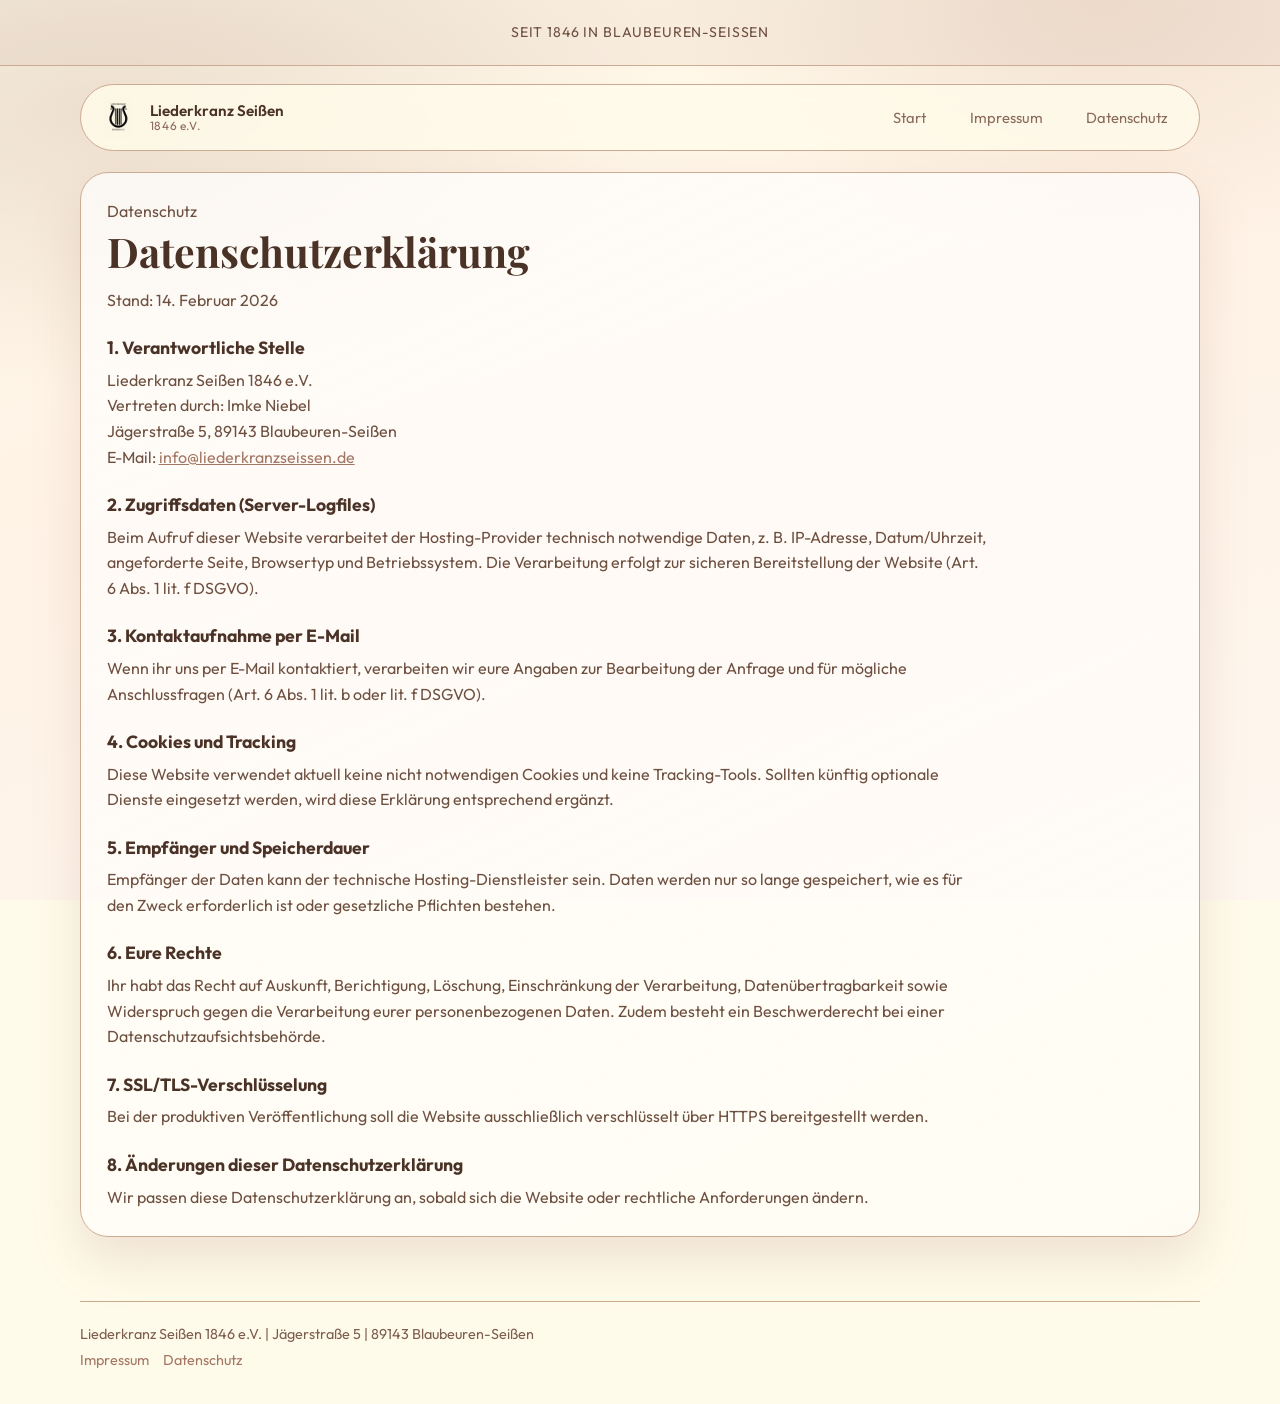
==== datenschutz.html @ 33f824ab "First Commit" ====
<!doctype html>
<html lang="de">
  <head>
    <meta charset="UTF-8" />
    <meta name="viewport" content="width=device-width, initial-scale=1.0" />
    <title>Datenschutz | Liederkranz Seißen 1846 e.V.</title>
    <meta name="description" content="Datenschutzerklärung des Liederkranz Seißen 1846 e.V." />
    <link rel="preconnect" href="https://fonts.googleapis.com" />
    <link rel="preconnect" href="https://fonts.gstatic.com" crossorigin />
    <link
      href="https://fonts.googleapis.com/css2?family=Outfit:wght@300;400;500;600;700&family=Playfair+Display:wght@500;600;700&display=swap"
      rel="stylesheet"
    />
    <link rel="stylesheet" href="styles.css" />
  </head>
  <body>
    <div class="page-bg" aria-hidden="true"></div>

    <header class="topbar">
      <p>Seit 1846 in Blaubeuren-Seißen</p>
    </header>

    <header class="site-header">
      <a class="brand" href="index.html" aria-label="Startseite Liederkranz Seißen">
        <img class="brand-logo" src="logo-transparent.png" alt="Logo Liederkranz Seißen" />
        <span class="brand-text">
          <strong>Liederkranz Seißen</strong>
          <small>1846 e.V.</small>
        </span>
      </a>
      <nav aria-label="Hauptnavigation">
        <a href="index.html">Start</a>
        <a href="impressum.html">Impressum</a>
        <a href="datenschutz.html">Datenschutz</a>
      </nav>
    </header>

    <main class="legal-main">
      <section class="legal-card reveal">
        <p class="eyebrow">Datenschutz</p>
        <h1>Datenschutzerklärung</h1>
        <p>Stand: 14. Februar 2026</p>

        <h2>1. Verantwortliche Stelle</h2>
        <p>
          Liederkranz Seißen 1846 e.V.<br />
          Vertreten durch: Imke Niebel<br />
          Jägerstraße 5, 89143 Blaubeuren-Seißen<br />
          E-Mail:
          <a href="mailto:info@liederkranzseissen.de">info@liederkranzseissen.de</a>
        </p>

        <h2>2. Zugriffsdaten (Server-Logfiles)</h2>
        <p>
          Beim Aufruf dieser Website verarbeitet der Hosting-Provider technisch notwendige Daten,
          z. B. IP-Adresse, Datum/Uhrzeit, angeforderte Seite, Browsertyp und Betriebssystem.
          Die Verarbeitung erfolgt zur sicheren Bereitstellung der Website (Art. 6 Abs. 1 lit. f DSGVO).
        </p>

        <h2>3. Kontaktaufnahme per E-Mail</h2>
        <p>
          Wenn ihr uns per E-Mail kontaktiert, verarbeiten wir eure Angaben zur Bearbeitung der
          Anfrage und für mögliche Anschlussfragen (Art. 6 Abs. 1 lit. b oder lit. f DSGVO).
        </p>

        <h2>4. Cookies und Tracking</h2>
        <p>
          Diese Website verwendet aktuell keine nicht notwendigen Cookies und keine Tracking-Tools.
          Sollten künftig optionale Dienste eingesetzt werden, wird diese Erklärung entsprechend ergänzt.
        </p>

        <h2>5. Empfänger und Speicherdauer</h2>
        <p>
          Empfänger der Daten kann der technische Hosting-Dienstleister sein. Daten werden nur so
          lange gespeichert, wie es für den Zweck erforderlich ist oder gesetzliche Pflichten bestehen.
        </p>

        <h2>6. Eure Rechte</h2>
        <p>
          Ihr habt das Recht auf Auskunft, Berichtigung, Löschung, Einschränkung der Verarbeitung,
          Datenübertragbarkeit sowie Widerspruch gegen die Verarbeitung eurer personenbezogenen Daten.
          Zudem besteht ein Beschwerderecht bei einer Datenschutzaufsichtsbehörde.
        </p>

        <h2>7. SSL/TLS-Verschlüsselung</h2>
        <p>
          Bei der produktiven Veröffentlichung soll die Website ausschließlich verschlüsselt über
          HTTPS bereitgestellt werden.
        </p>

        <h2>8. Änderungen dieser Datenschutzerklärung</h2>
        <p>
          Wir passen diese Datenschutzerklärung an, sobald sich die Website oder rechtliche
          Anforderungen ändern.
        </p>
      </section>
    </main>

    <footer>
      <p>Liederkranz Seißen 1846 e.V. | Jägerstraße 5 | 89143 Blaubeuren-Seißen</p>
      <p class="footer-links">
        <a href="impressum.html">Impressum</a>
        <a href="datenschutz.html">Datenschutz</a>
      </p>
    </footer>
  </body>
</html>
---- styles.css ----
:root {
  --bg: #fffbea;
  --surface: #ffffff;
  --surface-2: #fff5ec;
  --text: #4a3227;
  --muted: #8a6a5a;
  --line: #cdaa92;
  --accent: #ff6969;
  --accent-2: #a47764;
  --shadow: 0 24px 50px rgba(164, 119, 100, 0.18);
}

* {
  box-sizing: border-box;
}

html,
body {
  margin: 0;
  padding: 0;
}

body {
  min-height: 100vh;
  font-family: "Outfit", "Segoe UI", sans-serif;
  background: var(--bg);
  color: var(--text);
  line-height: 1.6;
  overflow-x: hidden;
}

.page-bg {
  position: fixed;
  inset: 0;
  z-index: -1;
  background:
    radial-gradient(80vw 40vw at 8% 12%, rgba(164, 119, 100, 0.2), transparent 55%),
    radial-gradient(60vw 36vw at 86% 0%, rgba(205, 170, 146, 0.26), transparent 55%),
    linear-gradient(165deg, #fffbea 0%, #fff2e6 45%, #fef7ef 100%);
}

.topbar {
  border-bottom: 1px solid var(--line);
  padding: 0.45rem 1rem;
  text-align: center;
  color: #6f4f40;
  background: rgba(164, 119, 100, 0.08);
  font-size: 0.88rem;
  letter-spacing: 0.06em;
  text-transform: uppercase;
}

.site-header {
  width: min(1120px, calc(100% - 2rem));
  margin: 1.1rem auto 0;
  padding: 0.75rem 1rem;
  border: 1px solid var(--line);
  background: rgba(255, 251, 234, 0.85);
  border-radius: 999px;
  backdrop-filter: blur(10px);
  display: flex;
  align-items: center;
  justify-content: space-between;
  gap: 1rem;
  position: sticky;
  top: 0.75rem;
  z-index: 20;
}

.brand {
  display: inline-flex;
  align-items: center;
  gap: 0.7rem;
  color: var(--text);
  text-decoration: none;
}

.brand-logo {
  width: 2.6rem;
  height: 2.6rem;
  object-fit: contain;
  display: block;
}

.brand-text {
  display: inline-flex;
  flex-direction: column;
  line-height: 1.1;
}

.brand strong {
  font-size: 0.95rem;
  font-weight: 600;
}

.brand small {
  color: var(--muted);
  font-size: 0.74rem;
  letter-spacing: 0.05em;
}

.site-header nav {
  display: flex;
  gap: 0.9rem;
}

.site-header nav a {
  color: var(--muted);
  text-decoration: none;
  font-size: 0.92rem;
  border: 1px solid transparent;
  border-radius: 999px;
  padding: 0.45rem 0.85rem;
  transition: 200ms ease;
}

.site-header nav a:hover {
  color: #ffffff;
  border-color: var(--line);
  background: var(--accent-2);
}

main {
  width: min(1120px, calc(100% - 2rem));
  margin: 1.3rem auto 4rem;
  display: grid;
  gap: 1.1rem;
}

.hero,
.facts,
.profiles,
.statement,
.contact {
  border: 1px solid var(--line);
  border-radius: 28px;
  padding: clamp(1.25rem, 2vw, 2rem);
  background: linear-gradient(155deg, rgba(255, 255, 255, 0.7), rgba(255, 255, 255, 0.45));
  box-shadow: var(--shadow);
}

.hero {
  display: grid;
  grid-template-columns: 1.3fr 1fr;
  align-items: center;
  gap: 1rem;
  padding: clamp(1rem, 1.4vw, 1.35rem);
}

.hero .eyebrow {
  margin: 0;
  color: var(--muted);
  text-transform: uppercase;
  letter-spacing: 0.16em;
  font-size: 0.76rem;
}

.hero h1 {
  margin: 0.35rem 0 0.7rem;
  max-width: 15ch;
  font-size: clamp(2rem, 4vw, 3.5rem);
  line-height: 1.05;
  font-family: "Playfair Display", Georgia, serif;
}

.hero p {
  margin: 0;
  max-width: 68ch;
  color: #6e5041;
}

.hero-logo-wrap {
  margin: 0;
  display: flex;
  align-items: center;
  justify-content: center;
  width: 100%;
  justify-self: end;
}

.hero-logo {
  display: block;
  height: clamp(210px, 26vw, 350px);
  width: auto;
  max-width: 100%;
  object-fit: contain;
}

.facts {
  display: grid;
  grid-template-columns: repeat(3, minmax(0, 1fr));
  gap: 0.8rem;
}

.facts article {
  border: 1px solid var(--line);
  background: var(--surface);
  border-radius: 18px;
  padding: 1rem;
}

.facts h2 {
  margin: 0 0 0.15rem;
  font-size: clamp(1.2rem, 2vw, 1.7rem);
  font-weight: 600;
}

.facts p {
  margin: 0;
  color: var(--muted);
  font-size: 0.92rem;
}

.section-title {
  margin: 0;
  font-size: clamp(1.35rem, 2.4vw, 2rem);
}

.profile-grid {
  margin-top: 0.9rem;
  display: grid;
  grid-template-columns: repeat(3, minmax(0, 1fr));
  gap: 0.8rem;
}

.profile-card {
  border: 1px solid var(--line);
  background: var(--surface);
  border-radius: 18px;
  padding: 1rem;
}

.profile-card h3 {
  margin: 0;
  font-size: 1.05rem;
}

.profile-card ul {
  margin: 0.75rem 0 0;
  padding-left: 1.1rem;
  color: var(--muted);
  display: grid;
  gap: 0.28rem;
}

.statement h2,
.contact h2 {
  margin: 0 0 0.5rem;
  font-size: clamp(1.35rem, 2.4vw, 2rem);
}

.statement p,
.contact p {
  margin: 0;
  max-width: 68ch;
  color: #6e5041;
}

.statement-grid {
  display: grid;
  grid-template-columns: 1.1fr 1fr;
  gap: 1rem;
  align-items: center;
}

.statement-image-wrap {
  margin: 0;
  border: 1px solid var(--line);
  border-radius: 20px;
  overflow: hidden;
  background: #ffffff;
}

.statement-image {
  display: block;
  width: 100%;
  height: auto;
  object-fit: cover;
}

.statement-content h2 {
  margin: 0 0 0.55rem;
}

.contact-actions {
  margin-top: 1rem;
  display: flex;
  flex-wrap: wrap;
  gap: 0.65rem;
}

.contact-actions a {
  display: inline-flex;
  align-items: center;
  justify-content: center;
  min-height: 2.8rem;
  border: 1px solid var(--line);
  border-radius: 999px;
  color: #ffffff;
  text-decoration: none;
  padding: 0 1.1rem;
  transition: 200ms ease;
  background: var(--accent-2);
}

.contact-actions a:hover {
  background: var(--accent);
  color: #ffffff;
  border-color: var(--accent);
}

footer {
  width: min(1120px, calc(100% - 2rem));
  margin: 0 auto 2rem;
  border-top: 1px solid var(--line);
  color: #7e5e4f;
  padding-top: 1.1rem;
  font-size: 0.9rem;
}

footer p {
  margin: 0.2rem 0;
}

.reveal {
  opacity: 0;
  transform: translateY(18px);
  animation: reveal-in 650ms ease forwards;
}

.hero {
  animation-delay: 80ms;
}

.facts {
  animation-delay: 160ms;
}

.profiles {
  animation-delay: 240ms;
}

.statement {
  animation-delay: 320ms;
}

.contact {
  animation-delay: 400ms;
}

@keyframes reveal-in {
  to {
    opacity: 1;
    transform: translateY(0);
  }
}

@media (max-width: 980px) {
  .hero,
  .facts,
  .profile-grid,
  .statement-grid {
    grid-template-columns: 1fr;
  }

  .hero h1 {
    max-width: 100%;
  }

  .hero-logo-wrap {
    width: 100%;
    justify-self: center;
  }

  .hero-logo {
    height: clamp(200px, 42vw, 290px);
  }
}

@media (max-width: 760px) {
  .site-header {
    border-radius: 22px;
    flex-direction: column;
    align-items: stretch;
    gap: 0.75rem;
  }

  .site-header nav {
    justify-content: space-between;
  }

  .site-header nav a {
    flex: 1;
    text-align: center;
  }
}

@media (prefers-reduced-motion: reduce) {
  .reveal {
    opacity: 1;
    transform: none;
    animation: none;
  }
}

.footer-links {
  display: flex;
  gap: 0.9rem;
  flex-wrap: wrap;
}

.footer-links a {
  color: var(--accent-2);
  text-decoration: none;
}

.footer-links a:hover {
  text-decoration: underline;
}

.legal-main {
  width: min(1120px, calc(100% - 2rem));
  margin: 1.3rem auto 4rem;
}

.legal-card {
  border: 1px solid var(--line);
  border-radius: 28px;
  padding: clamp(1.25rem, 2vw, 2rem);
  background: linear-gradient(155deg, rgba(255, 255, 255, 0.7), rgba(255, 255, 255, 0.45));
  box-shadow: var(--shadow);
}

.legal-card h1 {
  margin: 0.3rem 0 0.8rem;
  font-size: clamp(1.9rem, 3.2vw, 2.7rem);
  line-height: 1.12;
  font-family: "Playfair Display", Georgia, serif;
}

.legal-card h2 {
  margin: 1.3rem 0 0.35rem;
  font-size: 1.1rem;
}

.legal-card p {
  margin: 0;
  max-width: 80ch;
  color: #6e5041;
}

.legal-card a {
  color: var(--accent-2);
}

.placeholder {
  color: #8c6a59;
  font-style: italic;
}
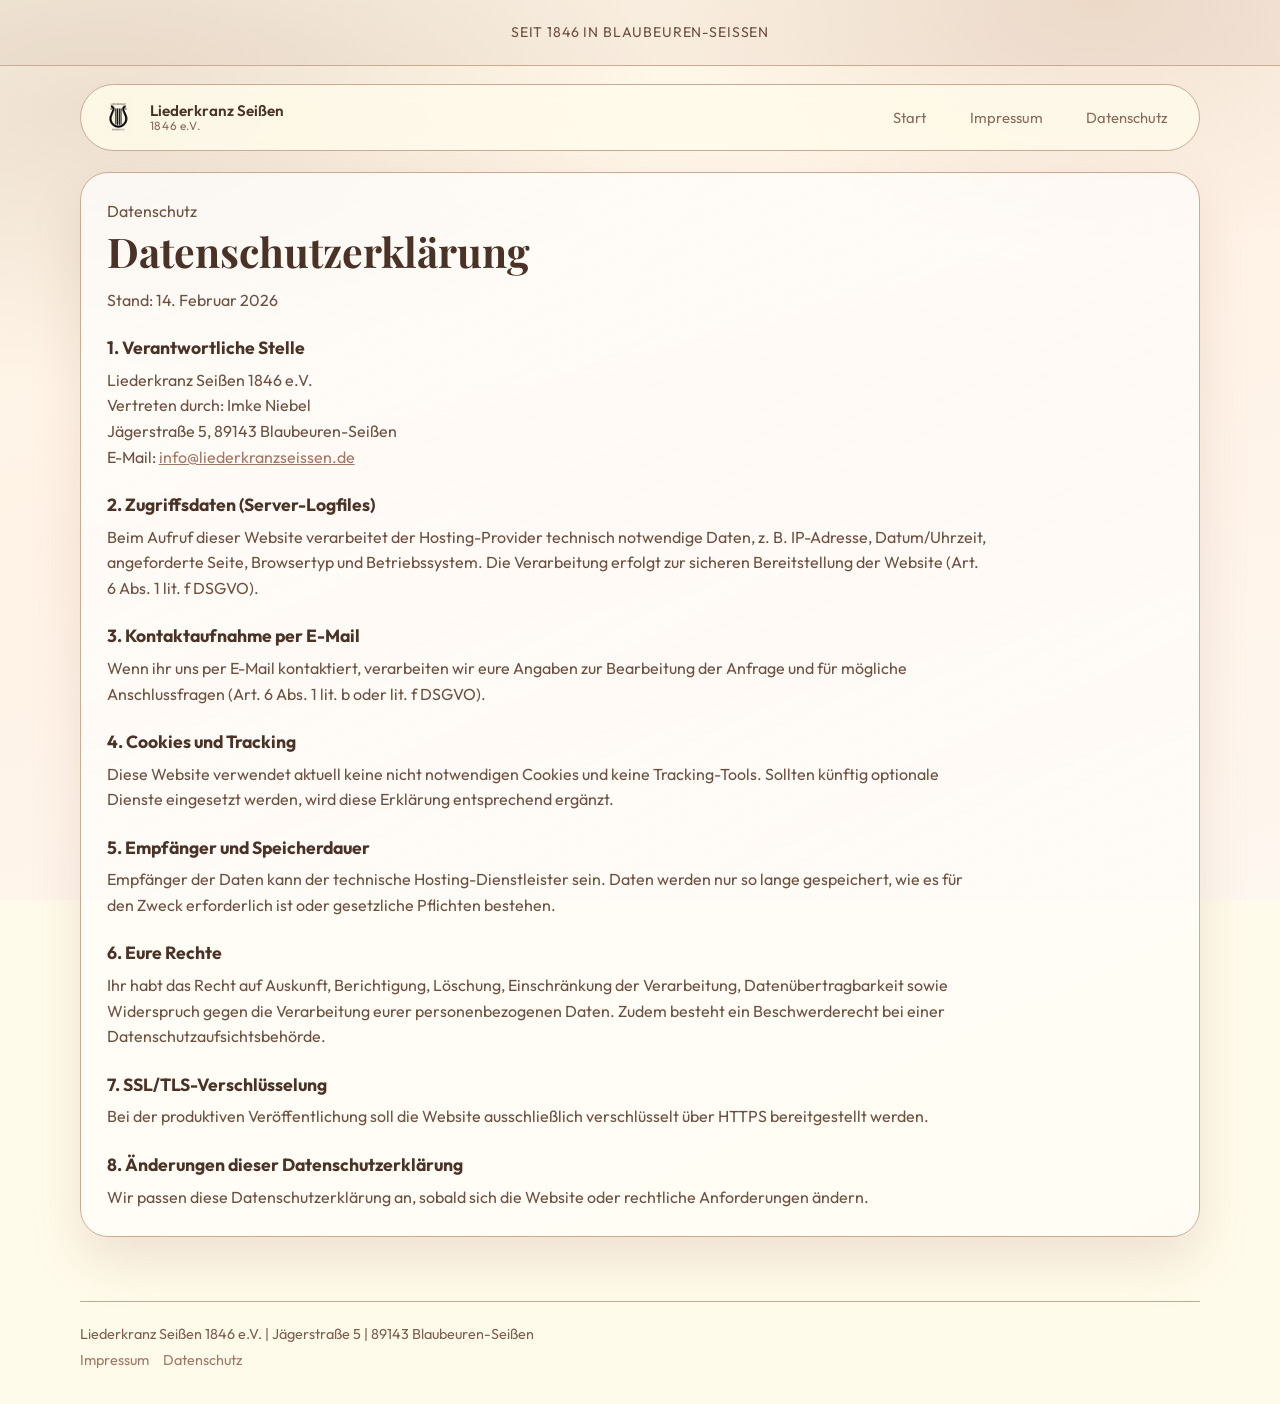
==== commit 7338ff12: "UIn aafges" ====
--- a/datenschutz.html
+++ b/datenschutz.html
@@ -22,7 +22,7 @@
 
     <header class="site-header">
       <a class="brand" href="index.html" aria-label="Startseite Liederkranz Seißen">
-        <img class="brand-logo" src="logo-transparent.png" alt="Logo Liederkranz Seißen" />
+        <img class="brand-logo" src="Images/logo-transparent.png" alt="Logo Liederkranz Seißen" />
         <span class="brand-text">
           <strong>Liederkranz Seißen</strong>
           <small>1846 e.V.</small>
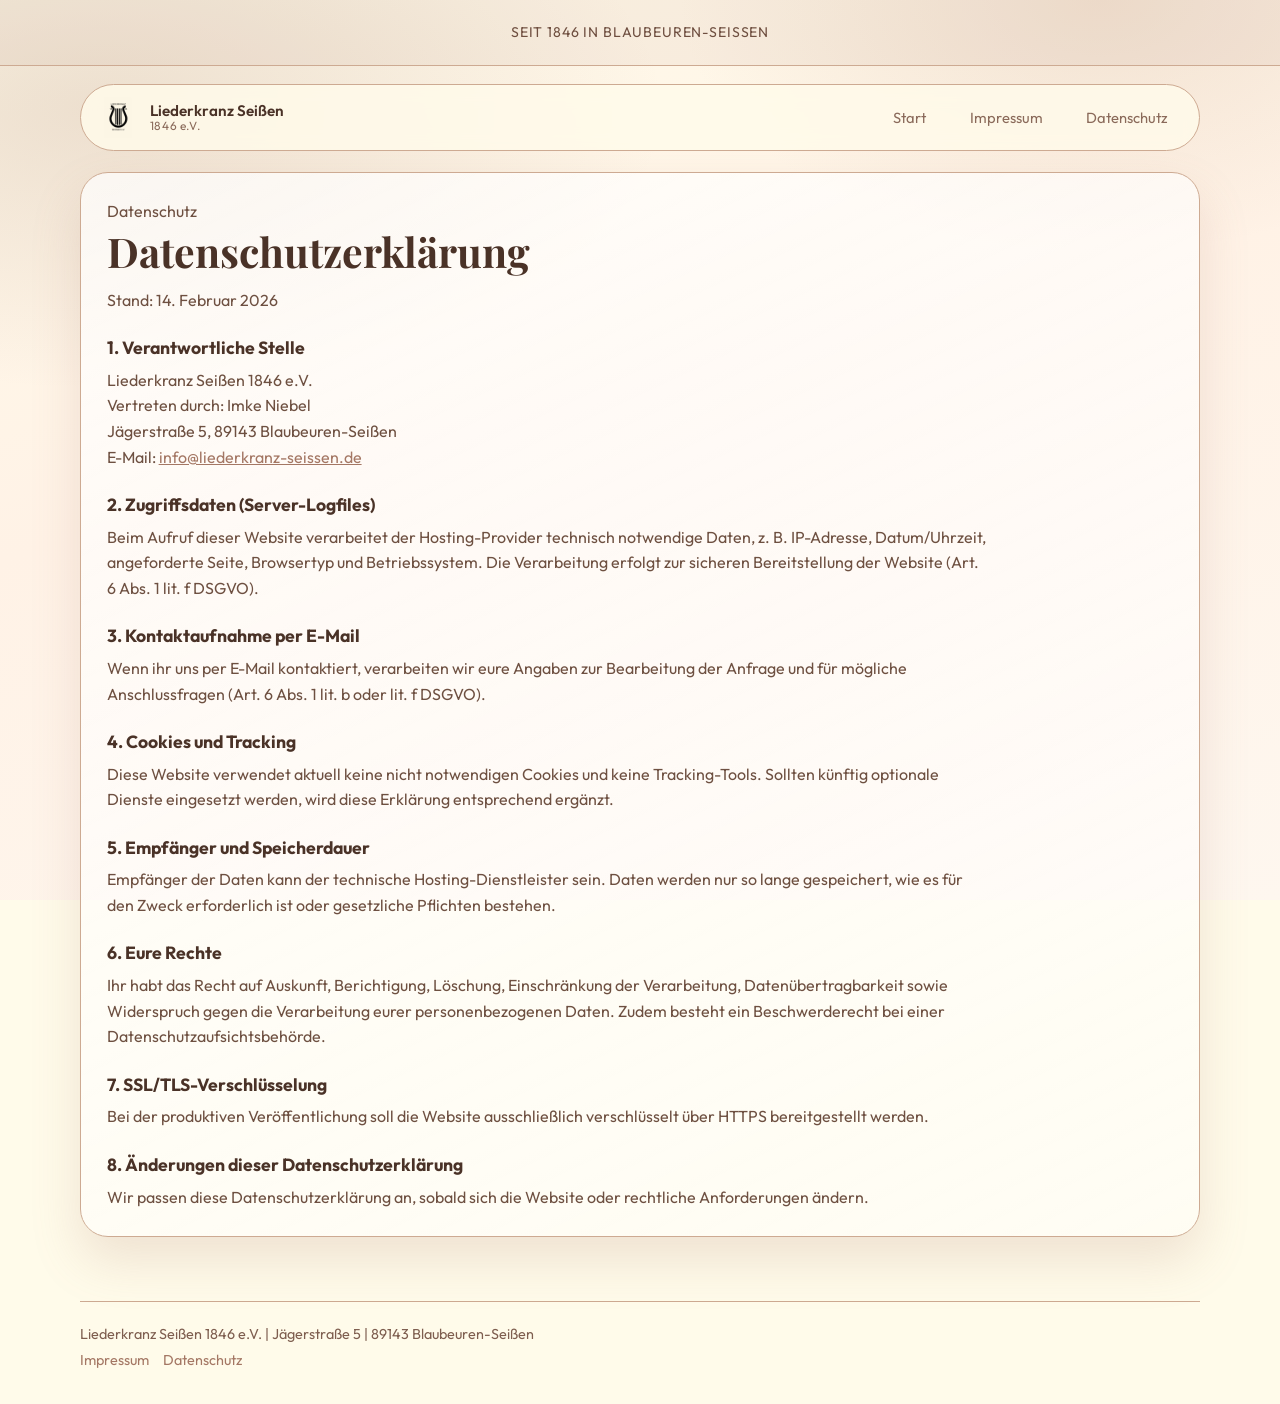
==== commit eeba9f61: "Correct email address in datenschutz.html" ====
--- a/datenschutz.html
+++ b/datenschutz.html
@@ -47,7 +47,7 @@
           Vertreten durch: Imke Niebel<br />
           Jägerstraße 5, 89143 Blaubeuren-Seißen<br />
           E-Mail:
-          <a href="mailto:info@liederkranzseissen.de">info@liederkranzseissen.de</a>
+          <a href="mailto:info@liederkranz-seissen.de">info@liederkranz-seissen.de</a>
         </p>
 
         <h2>2. Zugriffsdaten (Server-Logfiles)</h2>
--- a/styles.css
+++ b/styles.css
@@ -129,6 +129,7 @@
 
 .hero,
 .facts,
+.women-choir,
 .profiles,
 .statement,
 .contact {
@@ -221,6 +222,62 @@
   display: grid;
   grid-template-columns: repeat(3, minmax(0, 1fr));
   gap: 0.8rem;
+}
+
+.choir-grid {
+  margin-top: 0.9rem;
+  display: grid;
+  grid-template-columns: repeat(2, minmax(0, 1fr));
+  gap: 0.8rem;
+}
+
+.women-choir-header {
+  text-align: center;
+}
+
+.women-choir-kicker {
+  margin: 0;
+  color: var(--muted);
+  text-transform: uppercase;
+  letter-spacing: 0.1em;
+  font-size: 0.78rem;
+  font-weight: 600;
+}
+
+.women-choir .section-title {
+  margin-top: 0.2rem;
+}
+
+.choir-card {
+  border: 1px solid var(--line);
+  background: var(--surface);
+  border-radius: 18px;
+  padding: 1rem;
+}
+
+.choir-card h3 {
+  margin: 0;
+  font-size: 1.05rem;
+}
+
+.choir-card p {
+  margin: 0.65rem 0 0;
+  color: var(--muted);
+}
+
+.concert-date {
+  display: inline-flex;
+  align-items: center;
+  justify-content: center;
+  margin: 0.7rem auto 0;
+  padding: 0.42rem 0.85rem;
+  border-radius: 999px;
+  border: 1px solid #ef9999;
+  background: #ffe4e4;
+  color: #8a1f1f;
+  font-weight: 700;
+  letter-spacing: 0.02em;
+  text-align: center;
 }
 
 .profile-card {
@@ -340,6 +397,10 @@
   animation-delay: 240ms;
 }
 
+.women-choir {
+  animation-delay: 220ms;
+}
+
 .statement {
   animation-delay: 320ms;
 }
@@ -358,6 +419,7 @@
 @media (max-width: 980px) {
   .hero,
   .facts,
+  .choir-grid,
   .profile-grid,
   .statement-grid {
     grid-template-columns: 1fr;
